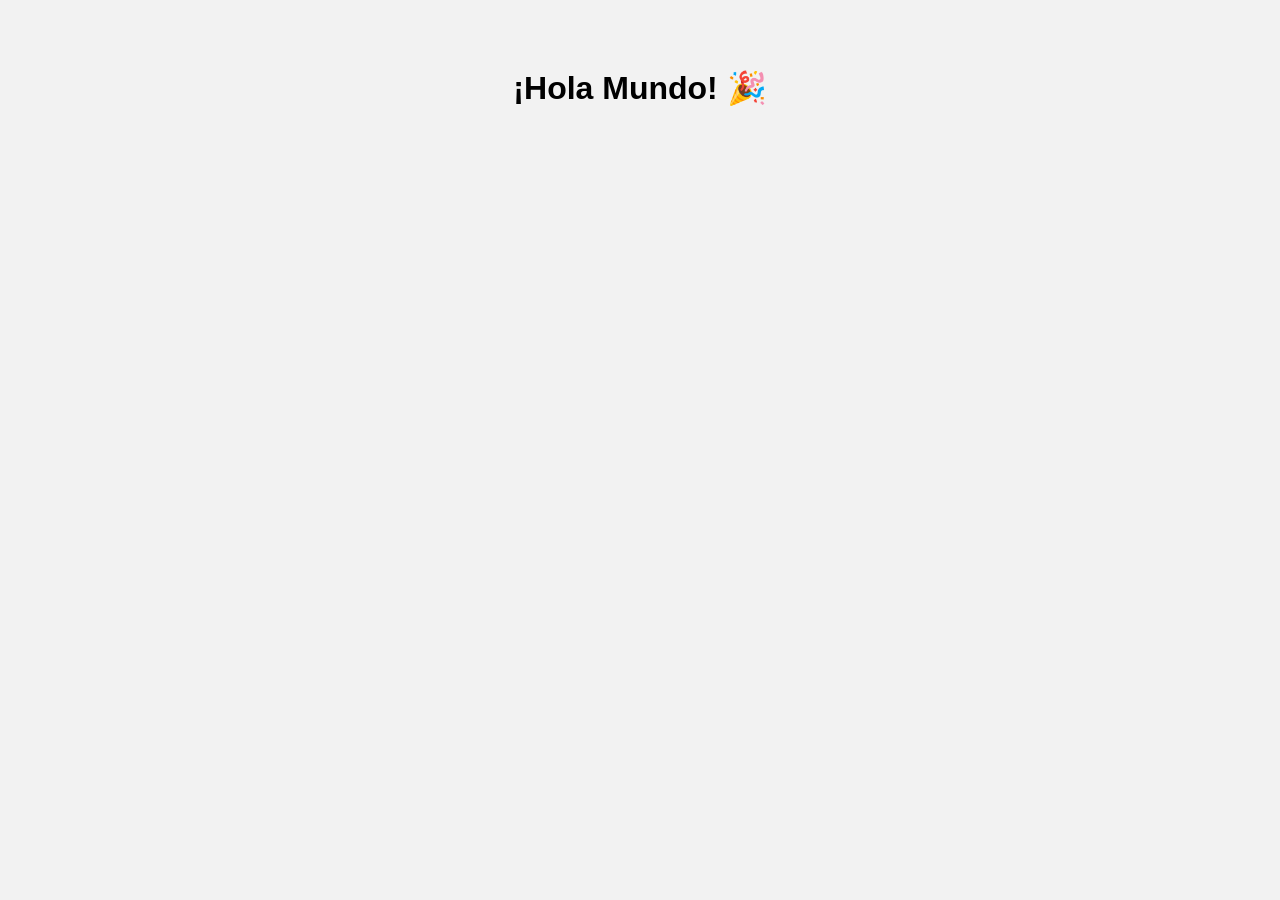
==== index.html @ 6b8a40d3 "Mi proyecto" ====
<!DOCTYPE html>
<html lang="es">
<head>
<meta charset="UTF-8">
<title>Mi Proyecto Web</title>
<link rel="stylesheet" href="css/estilos.css">
</head>
<body>
<h1>¡Hola Mundo! 🎉</h1>
<script src="js/main.js"></script>
</body>
</html>
---- css/estilos.css ----
body{font-family:Arial;background:#f2f2f2;padding-top:40px;text-align:center;}
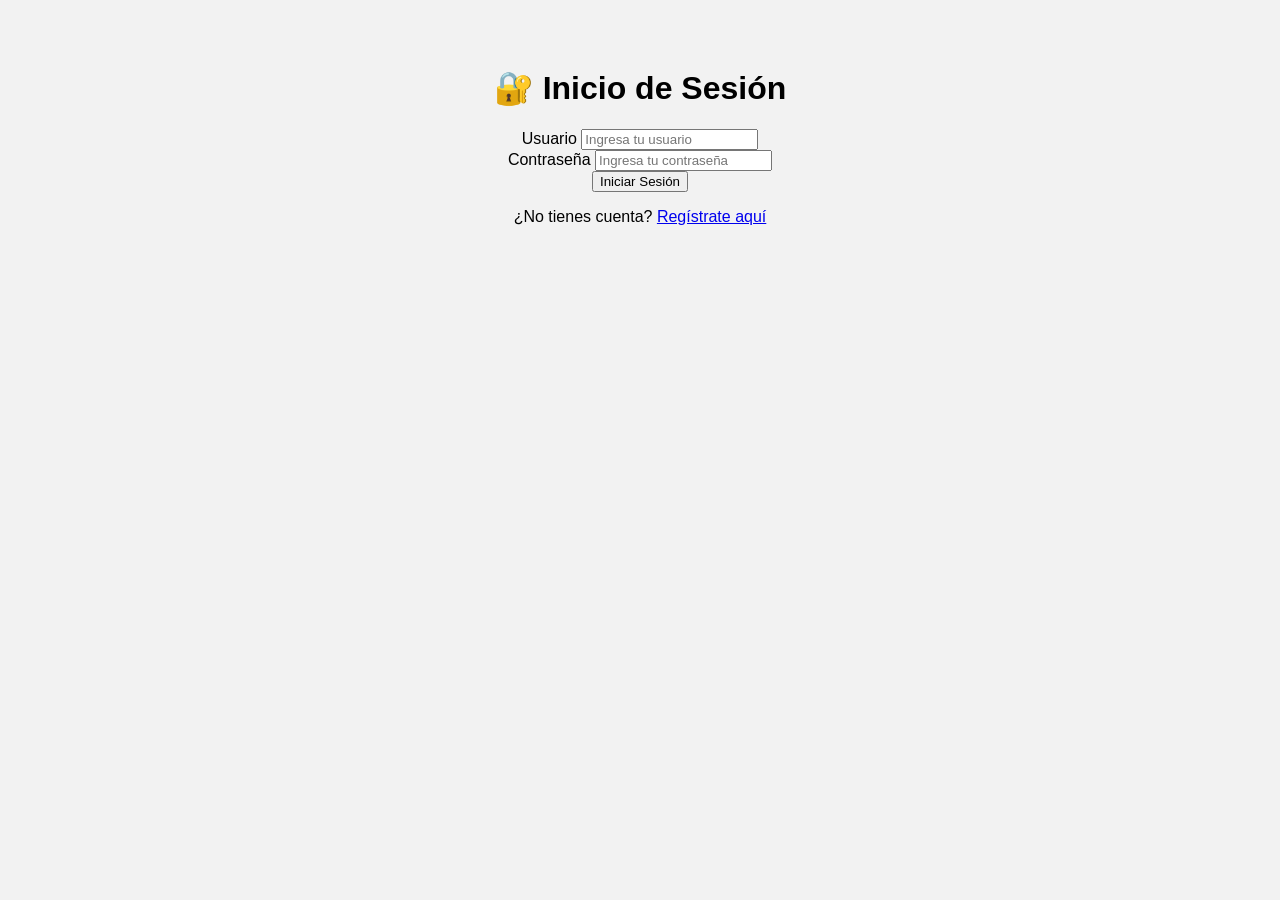
==== commit f6bc1363: "Realizado" ====
--- a/index.html
+++ b/index.html
@@ -4,9 +4,44 @@
 <meta charset="UTF-8">
 <title>Mi Proyecto Web</title>
 <link rel="stylesheet" href="css/estilos.css">
+<meta charset="UTF-8">
+<title>Inicio de Sesión</title>
+<link rel="shortcut icon" href="img/favicon.png" type="image/x-icon">
+<link rel="stylesheet" href="css/estilo.css">
 </head>
 <body>
-<h1>¡Hola Mundo! 🎉</h1>
+<h1></h1>
 <script src="js/main.js"></script>
+<div class="container">
+  <div class="login-box">
+    <h1>🔐 Inicio de Sesión</h1>
+    
+    <form id="loginForm">
+      <div class="input-group">
+        <label for="usuario">Usuario</label>
+        <input type="text" id="usuario" name="usuario" placeholder="Ingresa tu usuario" required>
+      </div>
+      
+      <div class="input-group">
+        <label for="password">Contraseña</label>
+        <input type="password" id="password" name="password" placeholder="Ingresa tu contraseña" required>
+      </div>
+      
+      <button type="submit">Iniciar Sesión</button>
+      
+      <div id="mensaje" class="mensaje"></div>
+    </form>
+    
+    <div class="registro-link">
+      <p>¿No tienes cuenta? <a href="page/registro.html">Regístrate aquí</a></p>
+    </div>
+    
+    
+  </div>
+</div>
+
+
+<script src="js/main.js"></script>
+
 </body>
 </html>
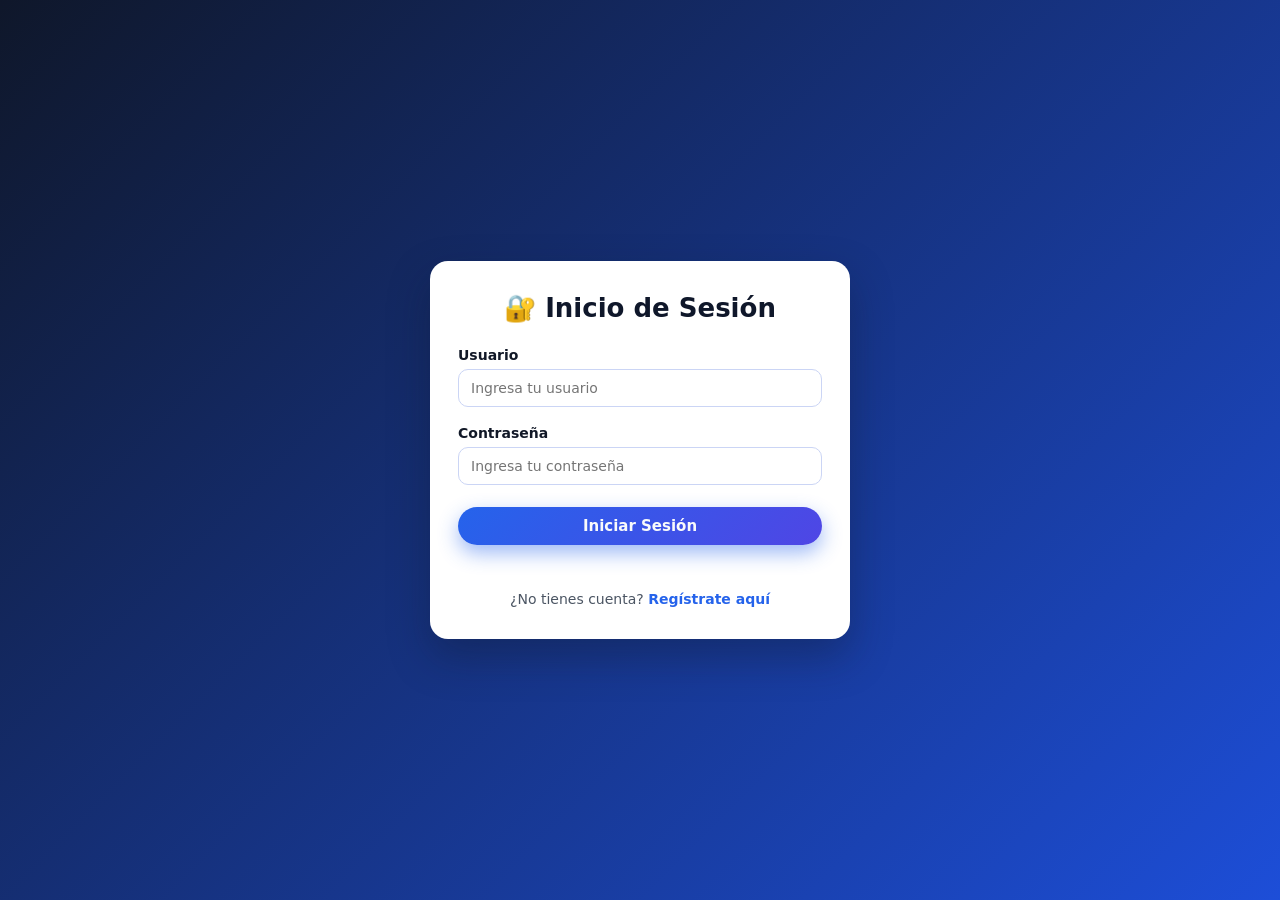
==== commit d2c8898a: "Areglos hechos" ====
--- a/index.html
+++ b/index.html
@@ -4,14 +4,11 @@
 <meta charset="UTF-8">
 <title>Mi Proyecto Web</title>
 <link rel="stylesheet" href="css/estilos.css">
-<meta charset="UTF-8">
-<title>Inicio de Sesión</title>
 <link rel="shortcut icon" href="img/favicon.png" type="image/x-icon">
 <link rel="stylesheet" href="css/estilo.css">
 </head>
 <body>
-<h1></h1>
-<script src="js/main.js"></script>
+
 <div class="container">
   <div class="login-box">
     <h1>🔐 Inicio de Sesión</h1>
@@ -35,13 +32,11 @@
     <div class="registro-link">
       <p>¿No tienes cuenta? <a href="page/registro.html">Regístrate aquí</a></p>
     </div>
-    
-    
   </div>
 </div>
 
-
+<!-- SOLO ESTE SCRIPT, SIEMPRE AL FINAL -->
 <script src="js/main.js"></script>
 
 </body>
-</html>+</html>
--- a/css/estilos.css
+++ b/css/estilos.css
@@ -1 +1,161 @@
-body{font-family:Arial;background:#f2f2f2;padding-top:40px;text-align:center;}+
+/* ---------- Reset básico ---------- */
+* {
+  margin: 0;
+  padding: 0;
+  box-sizing: border-box;
+  font-family: system-ui, -apple-system, BlinkMacSystemFont, "Segoe UI", sans-serif;
+}
+
+body {
+  min-height: 100vh;
+  background: linear-gradient(135deg, #0f172a, #1d4ed8);
+  display: flex;
+  align-items: center;
+  justify-content: center;
+  color: #0f172a;
+}
+
+/* ---------- Contenedor principal ---------- */
+.container {
+  width: 100%;
+  padding: 20px;
+  display: flex;
+  justify-content: center;
+}
+
+.login-box {
+  background: #ffffff;
+  max-width: 420px;
+  width: 100%;
+  padding: 32px 28px;
+  border-radius: 18px;
+  box-shadow: 0 18px 40px rgba(15, 23, 42, 0.35);
+  animation: fadeInUp 0.6s ease-out;
+}
+
+/* ---------- Título ---------- */
+.login-box h1 {
+  text-align: center;
+  margin-bottom: 24px;
+  font-size: 26px;
+  color: #0f172a;
+}
+
+/* ---------- Inputs ---------- */
+.input-group {
+  margin-bottom: 18px;
+  display: flex;
+  flex-direction: column;
+  gap: 6px;
+}
+
+.input-group label {
+  font-size: 14px;
+  font-weight: 600;
+  color: #111827;
+}
+
+.input-group input {
+  padding: 10px 12px;
+  border-radius: 10px;
+  border: 1px solid #cbd5f5;
+  font-size: 14px;
+  outline: none;
+  transition: border 0.2s, box-shadow 0.2s, transform 0.05s;
+}
+
+.input-group input:focus {
+  border-color: #2563eb;
+  box-shadow: 0 0 0 2px rgba(37, 99, 235, 0.25);
+  transform: translateY(-1px);
+}
+
+/* ---------- Botón ---------- */
+button[type="submit"] {
+  width: 100%;
+  margin-top: 4px;
+  padding: 10px;
+  border-radius: 999px;
+  border: none;
+  background: linear-gradient(135deg, #2563eb, #4f46e5);
+  color: #f9fafb;
+  font-weight: 600;
+  font-size: 15px;
+  cursor: pointer;
+  transition: transform 0.1s, box-shadow 0.2s, filter 0.2s;
+  box-shadow: 0 8px 20px rgba(37, 99, 235, 0.45);
+}
+
+button[type="submit"]:hover {
+  filter: brightness(1.05);
+  transform: translateY(-1px);
+}
+
+button[type="submit"]:active {
+  transform: translateY(0);
+  box-shadow: 0 4px 12px rgba(37, 99, 235, 0.4);
+}
+
+/* ---------- Mensajes ---------- */
+.mensaje {
+  margin-top: 12px;
+  padding: 8px 10px;
+  border-radius: 10px;
+  font-size: 13px;
+  text-align: center;
+  display: block;
+}
+
+.mensaje.error {
+  background: #fef2f2;
+  color: #b91c1c;
+  border: 1px solid #fecaca;
+}
+
+.mensaje.exito {
+  background: #ecfdf5;
+  color: #15803d;
+  border: 1px solid #bbf7d0;
+}
+
+/* ---------- Link registro ---------- */
+.registro-link {
+  margin-top: 18px;
+  text-align: center;
+  font-size: 14px;
+  color: #4b5563;
+}
+
+.registro-link a {
+  color: #2563eb;
+  font-weight: 600;
+  text-decoration: none;
+}
+
+.registro-link a:hover {
+  text-decoration: underline;
+}
+
+/* ---------- Animación ---------- */
+@keyframes fadeInUp {
+  from {
+    opacity: 0;
+    transform: translateY(20px);
+  }
+  to {
+    opacity: 1;
+    transform: translateY(0);
+  }
+}
+
+/* ---------- Responsive ---------- */
+@media (max-width: 480px) {
+  .login-box {
+    padding: 24px 18px;
+  }
+
+  .login-box h1 {
+    font-size: 22px;
+  }
+}
